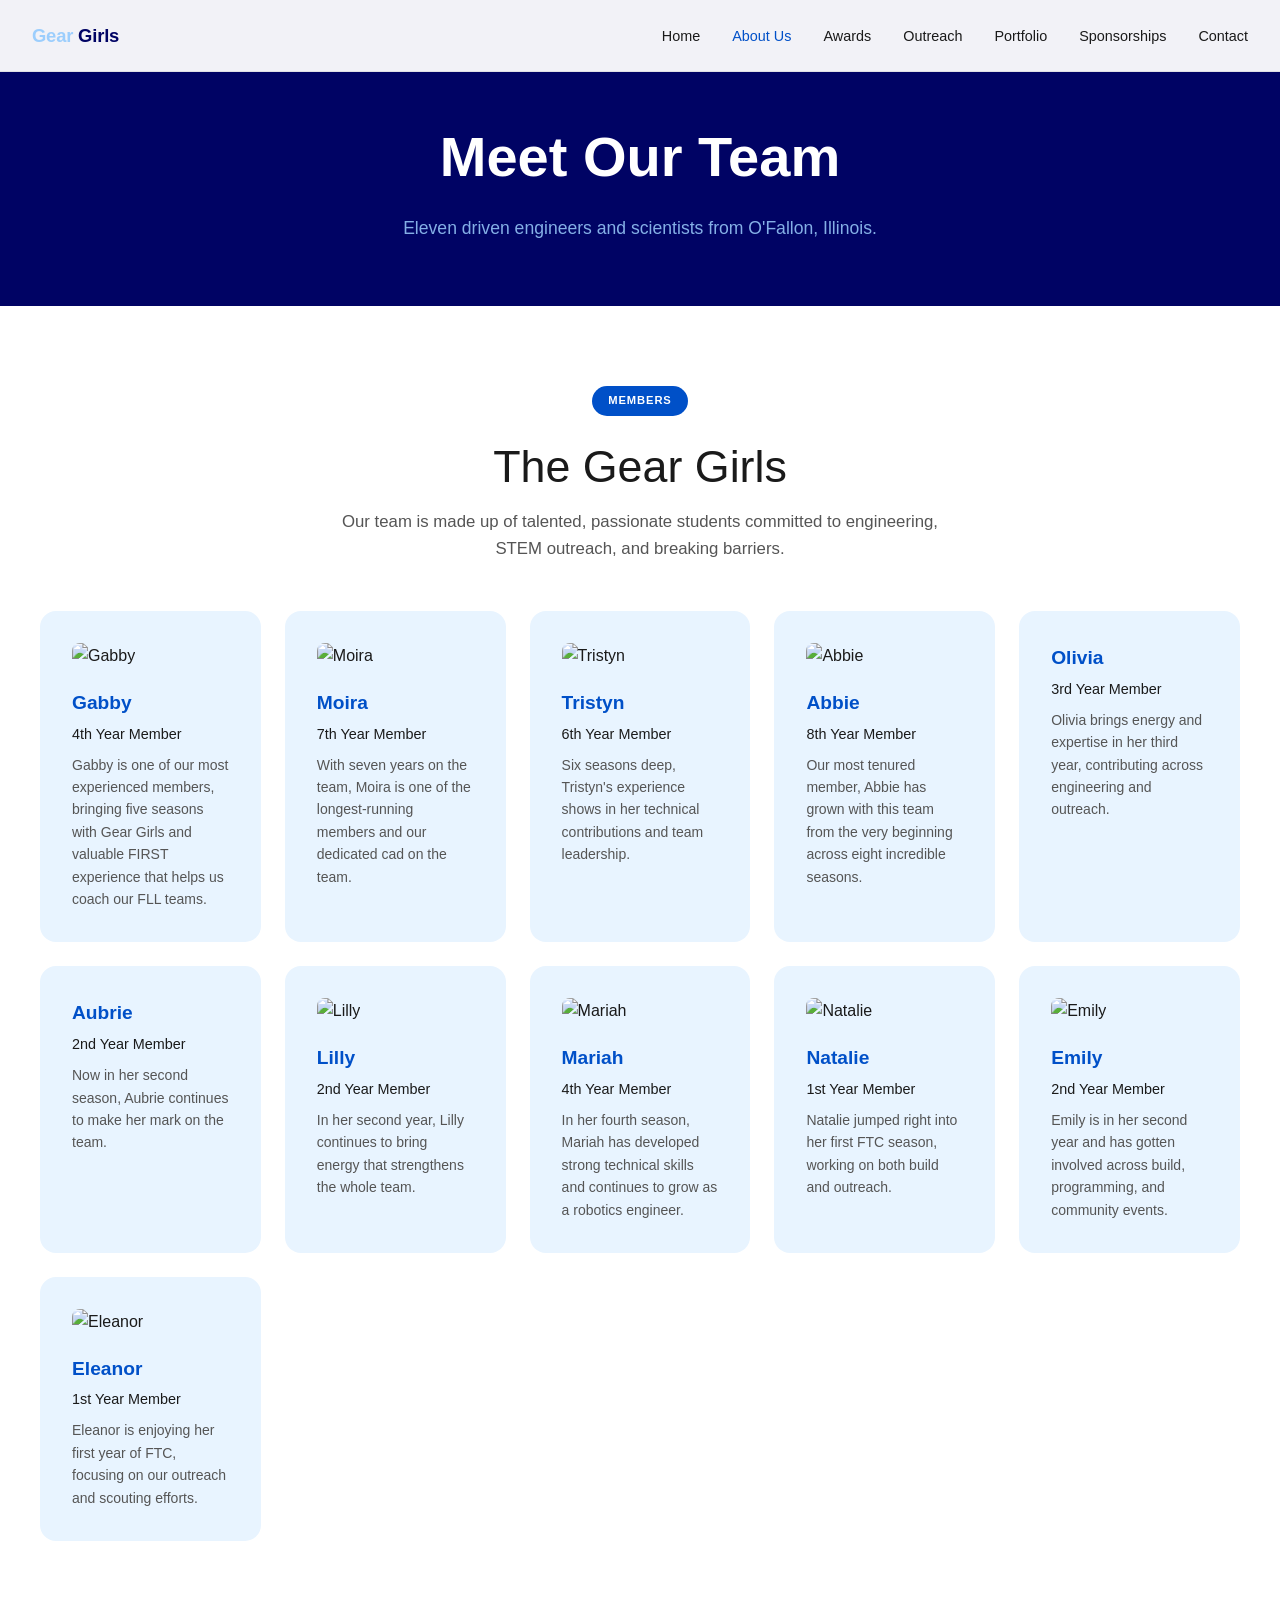
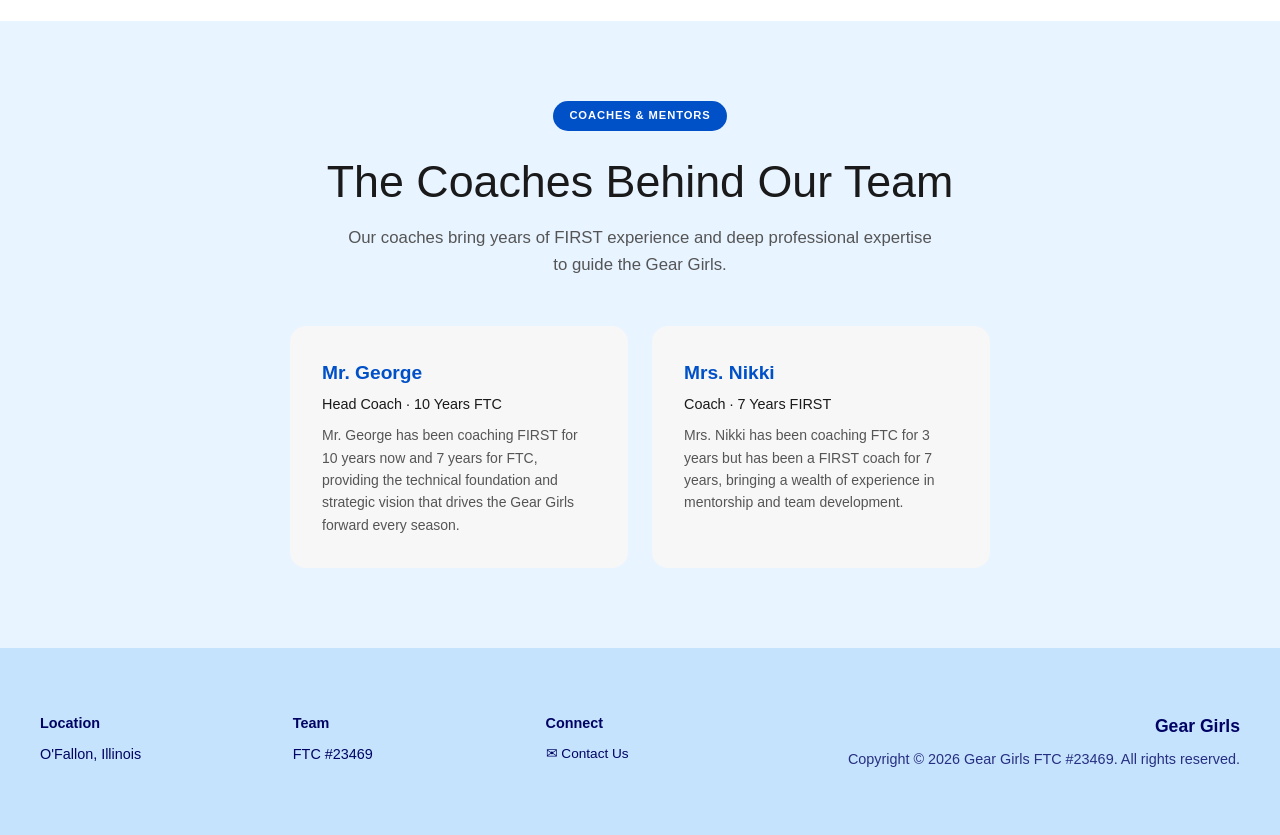
==== about.html @ 5daef7ad "updated gabbys bio" ====
<!DOCTYPE html>
<html lang="en">
<head>
  <meta charset="UTF-8">
  <meta name="viewport" content="width=device-width, initial-scale=1.0">
  <title>About Us – Gear Girls FTC #23469</title>
  <link rel="stylesheet" href="css/styles.css">
</head>
<body>

<nav>
  <a class="nav-logo" href="index.html">Gear <span>Girls</span></a>
  <ul class="nav-links">
    <li><a href="index.html">Home</a></li>
    <li><a href="about.html" class="active">About Us</a></li>
    <li><a href="awards.html">Awards</a></li>
    <li><a href="outreach.html">Outreach</a></li>
    <li><a href="portfolio.html">Portfolio</a></li>
    <li><a href="sponsorships.html">Sponsorships</a></li>
    <li><a href="contact.html">Contact</a></li>
  </ul>
  <button class="nav-hamburger" aria-label="Menu">
    <span></span><span></span><span></span>
  </button>
</nav>

<div class="page-hero">
  <h1>Meet Our Team</h1>
  <p>Eleven driven engineers and scientists from O'Fallon, Illinois.</p>
</div>

<!-- TEAM MEMBERS -->
<section class="bg-white">
  <div class="container">
    <div class="fade-in text-center">
      <span class="section-tag">Members</span>
      <h2 class="section-title">The Gear Girls</h2>
      <p class="section-subtitle">Our team is made up of talented, passionate students committed to engineering, STEM outreach, and breaking barriers.</p>
    </div>

    <div class="team-grid fade-in">

      <div class="card">
        <img src="images/DSC_0022.JPG" alt="Gabby">
        <div class="card-name">Gabby</div>
        <div class="card-role">4th Year Member</div>
        <p class="card-bio">Gabby is one of our most experienced members, bringing five seasons with Gear Girls and valuable FIRST experience that helps us coach our FLL teams.</p>
      </div>

      <div class="card">
        <img src="images/DSC_0014.JPG" alt="Moira">
        <div class="card-name">Moira</div>
        <div class="card-role">7th Year Member</div>
        <p class="card-bio">With seven years on the team, Moira is one of the longest-running members and our dedicated cad on the team.</p>
      </div>

      <div class="card">
        <img src="images/DSC_0019.JPG" alt="Tristyn">
        <div class="card-name">Tristyn</div>
        <div class="card-role">6th Year Member</div>
        <p class="card-bio">Six seasons deep, Tristyn's experience shows in her technical contributions and team leadership.</p>
      </div>

      <div class="card">
        <img src="images/DSC_0025.JPG" alt="Abbie">
        <div class="card-name">Abbie</div>
        <div class="card-role">8th Year Member</div>
        <p class="card-bio">Our most tenured member, Abbie has grown with this team from the very beginning across eight incredible seasons.</p>
      </div>

      <div class="card">
        <div class="card-name">Olivia</div>
        <div class="card-role">3rd Year Member</div>
        <p class="card-bio">Olivia brings energy and expertise in her third year, contributing across engineering and outreach.</p>
      </div>

      <div class="card">
        <div class="card-name">Aubrie</div>
        <div class="card-role">2nd Year Member</div>
        <p class="card-bio">Now in her second season, Aubrie continues to make her mark on the team.</p>
      </div>

      <div class="card">
        <img src="images/DSC_0018.JPG" alt="Lilly">
        <div class="card-name">Lilly</div>
        <div class="card-role">2nd Year Member</div>
        <p class="card-bio">In her second year, Lilly continues to bring energy that strengthens the whole team.</p>
      </div>

      <div class="card">
        <img src="images/DSC_0024.JPG" alt="Mariah">
        <div class="card-name">Mariah</div>
        <div class="card-role">4th Year Member</div>
        <p class="card-bio">In her fourth season, Mariah has developed strong technical skills and continues to grow as a robotics engineer.</p>
      </div>

      <div class="card">
        <img src="images/DSC_0010.JPG" alt="Natalie">
        <div class="card-name">Natalie</div>
        <div class="card-role">1st Year Member</div>
        <p class="card-bio">Natalie jumped right into her first FTC season, working on both build and outreach.</p>
      </div>

      <div class="card">
        <img src="images/DSC_0020.JPG" alt="Emily">
        <div class="card-name">Emily</div>
        <div class="card-role">2nd Year Member</div>
        <p class="card-bio">Emily is in her second year and has gotten involved across build, programming, and community events.</p>
      </div>

      <div class="card">
        <img src="images/DSC_0012.JPG" alt="Eleanor">
        <div class="card-name">Eleanor</div>
        <div class="card-role">1st Year Member</div>
        <p class="card-bio">Eleanor is enjoying her first year of FTC, focusing on our outreach and scouting efforts.</p>
      </div>

    </div>
  </div>
</section>

<!-- COACHES -->
<section style="background: var(--brand-pale);">
  <div class="container">
    <div class="fade-in text-center">
      <span class="section-tag">Coaches & Mentors</span>
      <h2 class="section-title">The Coaches Behind Our Team</h2>
      <p class="section-subtitle">Our coaches bring years of FIRST experience and deep professional expertise to guide the Gear Girls.</p>
    </div>

    <div class="cards-grid fade-in" style="max-width:700px; margin:0 auto;">

      <div class="card card-gray">
        <div class="card-name">Mr. George</div>
        <div class="card-role">Head Coach · 10 Years FTC</div>
        <p class="card-bio">Mr. George has been coaching FIRST for 10 years now and 7 years for FTC, providing the technical foundation and strategic vision that drives the Gear Girls forward every season.</p>
      </div>

      <div class="card card-gray">
        <div class="card-name">Mrs. Nikki</div>
        <div class="card-role">Coach · 7 Years FIRST</div>
        <p class="card-bio">Mrs. Nikki has been coaching FTC for 3 years but has been a FIRST coach for 7 years, bringing a wealth of experience in mentorship and team development.</p>
      </div>

    </div>
  </div>
</section>

<footer>
  <div class="footer-inner">
    <div class="footer-col">
      <h4>Location</h4>
      <p>O'Fallon, Illinois</p>
    </div>
    <div class="footer-col">
      <h4>Team</h4>
      <p>FTC #23469</p>
    </div>
    <div class="footer-col">
      <h4>Connect</h4>
      <div class="social-links">
        <a href="contact.html">✉ Contact Us</a>
      </div>
    </div>
    <div class="footer-col footer-right">
      <div class="footer-brand">Gear Girls</div>
      <p class="footer-copy">Copyright © 2026 Gear Girls FTC #23469. All rights reserved.</p>
    </div>
  </div>
</footer>

<script src="js/main.js"></script>
</body>
</html>
---- css/styles.css ----
:root {
  --brand-dark: #000364;
  --brand-primary: #0050c8;
  --brand-mid: #9ccefd;
  --brand-light: #c5e3fc;
  --brand-pale: #e8f4ff;
  --gray-light: #f7f7f7;
  --gray-bg: #f1f1f1;
  --text-dark: #1a1a1a;
  --text-faded: #555;
  --white: #ffffff;
  --nav-height: 72px;
}

* { box-sizing: border-box; margin: 0; padding: 0; }
html { scroll-behavior: smooth; }
body { font-family: -apple-system, BlinkMacSystemFont, "Segoe UI", Roboto, sans-serif; color: var(--text-dark); line-height: 1.6; }

/* ── NAV ── */
nav {
  position: fixed; top: 0; left: 0; right: 0;
  height: var(--nav-height);
  background: rgba(255,255,255,0.95);
  backdrop-filter: blur(8px);
  display: flex; align-items: center; justify-content: space-between;
  padding: 0 2rem; z-index: 100;
  border-bottom: 1px solid rgba(0,0,0,0.08);
}
.nav-logo { font-size: 1.15rem; font-weight: 700; color: var(--brand-mid); text-decoration: none; letter-spacing: -0.01em; }
.nav-logo span { color: var(--brand-dark); }
.nav-links { display: flex; gap: 2rem; list-style: none; }
.nav-links a { text-decoration: none; color: var(--text-dark); font-size: 0.9rem; font-weight: 500; transition: color 0.2s; }
.nav-links a:hover, .nav-links a.active { color: var(--brand-primary); }
.nav-hamburger { display: none; flex-direction: column; gap: 5px; cursor: pointer; background: none; border: none; padding: 4px; }
.nav-hamburger span { display: block; width: 24px; height: 2px; background: var(--text-dark); transition: all 0.3s; }

/* ── HERO ── */
.hero { min-height: 100vh; position: relative; display: flex; align-items: center; justify-content: center; overflow: hidden; }
.hero-bg { position: absolute; inset: 0; background-size: cover; background-position: center; background-color: var(--brand-dark); }
.hero-overlay { position: absolute; inset: 0; background: rgba(0, 3, 100, 0.65); }
.hero-content { position: relative; z-index: 1; text-align: center; color: white; padding: 2rem; max-width: 800px; }
.hero-content h1 { font-size: clamp(2.5rem, 6vw, 5rem); font-weight: 700; line-height: 1.1; margin-bottom: 0.5rem; }
.hero-content h2 { font-size: 1.5rem; font-weight: 400; margin-bottom: 1rem; opacity: 0.9; color: var(--brand-mid); }
.hero-content p { font-size: 1.2rem; margin-bottom: 2rem; opacity: 0.9; }

/* ── BUTTONS ── */
.btn { display: inline-block; padding: 16px 40px; border-radius: 100px; font-weight: 500; font-size: 1rem; text-decoration: none; transition: opacity 0.2s, transform 0.2s; cursor: pointer; border: none; }
.btn:hover { opacity: 0.85; transform: translateY(-1px); }
.btn-blue { background: var(--brand-mid); color: var(--brand-dark); }
.btn-dark { background: var(--brand-dark); color: white; }
.btn-outline { background: transparent; border: 2px solid var(--brand-dark); color: var(--brand-dark); }

/* ── SECTIONS ── */
section { padding: 5rem 2rem; }
.container { max-width: 1200px; margin: 0 auto; }
.section-tag { display: inline-block; background: var(--brand-primary); color: white; font-size: 0.7rem; font-weight: 600; text-transform: uppercase; letter-spacing: 0.08em; padding: 6px 16px; border-radius: 100px; margin-bottom: 1.5rem; }
.section-title { font-size: clamp(1.8rem, 4vw, 2.8rem); font-weight: 500; color: var(--text-dark); margin-bottom: 1rem; line-height: 1.2; }
.section-subtitle { font-size: 1.05rem; color: var(--text-faded); max-width: 600px; margin: 0 auto 3rem; }
.text-center { text-align: center; }

/* ── CARDS ── */
.cards-grid { display: grid; grid-template-columns: repeat(auto-fit, minmax(280px, 1fr)); gap: 1.5rem; }
.card { background: var(--brand-pale); border-radius: 16px; padding: 2rem; transition: transform 0.2s; }
.card:hover { transform: translateY(-3px); }
.card-gray { background: var(--gray-light); }
.card img { width: 100%; aspect-ratio: 4/3; object-fit: cover; border-radius: 8px; margin-bottom: 1.2rem; }
.card-name { font-size: 1.2rem; font-weight: 700; color: var(--brand-primary); margin-bottom: 0.25rem; }
.card-role { font-size: 0.9rem; font-weight: 500; color: var(--text-dark); margin-bottom: 0.5rem; }
.card-bio { font-size: 0.875rem; color: var(--text-faded); }

/* ── TEAM GRID ── */
.team-grid { display: grid; grid-template-columns: repeat(auto-fit, minmax(220px, 1fr)); gap: 1.5rem; }

/* ── FEATURES ROW ── */
.features-row { display: grid; grid-template-columns: repeat(auto-fit, minmax(240px, 1fr)); gap: 2.5rem; margin-top: 3rem; }
.feature-item h3 { font-size: 1.1rem; font-weight: 600; margin-bottom: 0.5rem; }
.feature-item p { font-size: 0.9rem; color: var(--text-faded); }
.feature-item img { width: 100%; aspect-ratio: 16/9; object-fit: cover; border-radius: 10px; margin-bottom: 1rem; }
.feature-placeholder { width: 100%; aspect-ratio: 16/9; background: var(--brand-light); border-radius: 10px; margin-bottom: 1rem; display: flex; align-items: center; justify-content: center; color: var(--brand-primary); font-weight: 600; font-size: 0.85rem; }

/* ── STATS ── */
.stats-row { display: grid; grid-template-columns: repeat(3, 1fr); gap: 2rem; text-align: center; margin-top: 3rem; }
.stat-num { font-size: clamp(2rem, 5vw, 3.5rem); font-weight: 700; color: var(--brand-primary); }
.stat-label { font-size: 0.9rem; color: var(--text-faded); margin-top: 0.25rem; }

/* ── FAQ ── */
.faq-grid { display: grid; grid-template-columns: repeat(auto-fit, minmax(280px, 1fr)); gap: 2.5rem; margin-top: 3rem; }
.faq-item h3 { font-size: 1rem; font-weight: 600; margin-bottom: 0.5rem; }
.faq-item p { font-size: 0.9rem; color: var(--text-faded); }

/* ── FOOTER ── */
footer { background: var(--brand-light); padding: 4rem 2rem; }
.footer-inner { max-width: 1200px; margin: 0 auto; display: grid; grid-template-columns: 1fr 1fr 1fr 2fr; gap: 2rem; align-items: start; }
.footer-col h4 { font-size: 0.9rem; font-weight: 600; color: var(--brand-dark); margin-bottom: 0.5rem; }
.footer-col p, .footer-col a { font-size: 0.9rem; color: var(--brand-dark); text-decoration: none; }
.social-links { display: flex; gap: 1rem; flex-wrap: wrap; margin-top: 0.5rem; }
.social-links a { color: var(--brand-dark); font-size: 0.85rem; text-decoration: none; display: flex; align-items: center; gap: 4px; transition: opacity 0.2s; }
.social-links a:hover { opacity: 0.7; }
.footer-right { text-align: right; }
.footer-brand { font-size: 1.1rem; font-weight: 700; color: var(--brand-dark); margin-bottom: 0.5rem; }
.footer-copy { font-size: 0.8rem; color: var(--brand-dark); opacity: 0.8; }

/* ── PAGE HERO ── */
.page-hero { background: var(--brand-dark); color: white; text-align: center; padding: 7rem 2rem 4rem; }
.page-hero h1 { font-size: clamp(2rem, 5vw, 3.5rem); font-weight: 700; margin-bottom: 0.75rem; }
.page-hero p { font-size: 1.1rem; opacity: 0.85; max-width: 560px; margin: 0 auto; color: var(--brand-mid); }

/* ── AWARDS ── */
.awards-grid { display: grid; grid-template-columns: repeat(auto-fill, minmax(220px, 1fr)); gap: 1.5rem; }
.award-card { background: var(--brand-pale); border-radius: 12px; padding: 1.5rem; }
.award-card.gray { background: var(--gray-light); }
.award-name { font-size: 0.95rem; font-weight: 600; margin-bottom: 0.4rem; line-height: 1.3; }
.award-event { font-size: 0.8rem; color: var(--text-faded); }
.award-season { font-size: 0.9rem; font-weight: 700; color: var(--brand-primary); margin: 2rem 0 1rem; }

/* ── CONTACT ── */
.contact-form-wrap { background: white; border-radius: 20px; padding: 2.5rem; box-shadow: 0 4px 24px rgba(0,0,0,0.08); max-width: 700px; margin: 2rem auto 0; }
.form-group { margin-bottom: 1.5rem; }
.form-group label { display: block; font-size: 0.875rem; font-weight: 500; margin-bottom: 0.4rem; }
.form-group input, .form-group textarea { width: 100%; padding: 12px 16px; border: 1px solid rgba(0,0,0,0.15); border-radius: 10px; font-size: 0.95rem; font-family: inherit; outline: none; transition: border-color 0.2s; }
.form-group input:focus, .form-group textarea:focus { border-color: var(--brand-primary); box-shadow: 0 0 0 3px rgba(0,80,200,0.1); }
.form-group textarea { resize: vertical; min-height: 120px; }
.form-success { display: none; background: #e8f5e9; color: #2e7d32; border-radius: 10px; padding: 1rem 1.5rem; margin-top: 1rem; font-weight: 500; }

/* ── SPLIT SECTIONS ── */
.split-section { display: grid; grid-template-columns: 1fr 1fr; gap: 0; align-items: center; }
.split-section .split-text { padding: 4rem; }
.split-section .split-img img { width: 100%; height: 100%; object-fit: cover; display: block; }
.split-section.reverse .split-text { order: 2; }
.split-section.reverse .split-img { order: 1; }
.rounded-tr { border-radius: 0 200px 0 0; }
.rounded-tl { border-radius: 200px 0 0 0; }
.rounded-br { border-radius: 0 0 200px 0; }

/* ── SPONSORS ── */
.sponsors-grid { display: grid; grid-template-columns: repeat(auto-fill, minmax(160px, 1fr)); gap: 1.5rem; margin-top: 2rem; }
.sponsor-card { background: var(--gray-light); border-radius: 12px; overflow: hidden; text-align: center; border: 1px solid rgba(0,0,0,0.06); display: flex; flex-direction: column; }
.sponsor-card img { width: 100%; aspect-ratio: 4/3; object-fit: cover; display: block; }
.sponsor-card span { display: block; padding: 0.75rem; font-weight: 600; font-size: 0.82rem; color: var(--text-dark); }
.sponsor-name { background: var(--gray-light); border-radius: 12px; padding: 1.25rem; text-align: center; font-weight: 600; font-size: 0.9rem; color: var(--text-dark); border: 1px solid rgba(0,0,0,0.06); }

/* ── OUTREACH LIST ── */
.outreach-grid { display: grid; grid-template-columns: repeat(auto-fit, minmax(240px, 1fr)); gap: 2rem; margin-top: 2rem; }
.outreach-col h4 { font-size: 1rem; font-weight: 700; color: var(--brand-primary); margin-bottom: 0.75rem; }
.outreach-col ul { list-style: none; }
.outreach-col ul li { font-size: 0.9rem; color: var(--text-faded); padding: 0.25rem 0; padding-left: 1rem; position: relative; }
.outreach-col ul li::before { content: '→'; position: absolute; left: 0; color: var(--brand-mid); font-size: 0.75rem; top: 4px; }

/* ── UTILITIES ── */
.bg-white { background: white; }
.bg-pale { background: var(--brand-pale); }
.bg-gray { background: var(--gray-light); }

/* ── FADE IN ── */
.fade-in { opacity: 0; transform: translateY(24px); transition: opacity 0.6s ease, transform 0.6s ease; }
.fade-in.visible { opacity: 1; transform: none; }

/* ── RESPONSIVE ── */
@media (max-width: 900px) {
  .split-section { grid-template-columns: 1fr; }
  .split-section .split-text { padding: 2.5rem 1.5rem; }
  .split-section.reverse .split-text { order: 1; }
  .split-section.reverse .split-img { order: 2; }
  .footer-inner { grid-template-columns: 1fr 1fr; }
  .footer-right { text-align: left; }
  .stats-row { grid-template-columns: 1fr; gap: 1.5rem; }
}

@media (max-width: 640px) {
  .nav-links { display: none; position: absolute; top: var(--nav-height); left: 0; right: 0; background: white; flex-direction: column; padding: 1.5rem 2rem; gap: 1.25rem; border-bottom: 1px solid rgba(0,0,0,0.08); box-shadow: 0 8px 24px rgba(0,0,0,0.06); }
  .nav-links.open { display: flex; }
  .nav-hamburger { display: flex; }
  .footer-inner { grid-template-columns: 1fr; }
  section { padding: 3.5rem 1.25rem; }
  .split-section .split-img { display: none; }
}
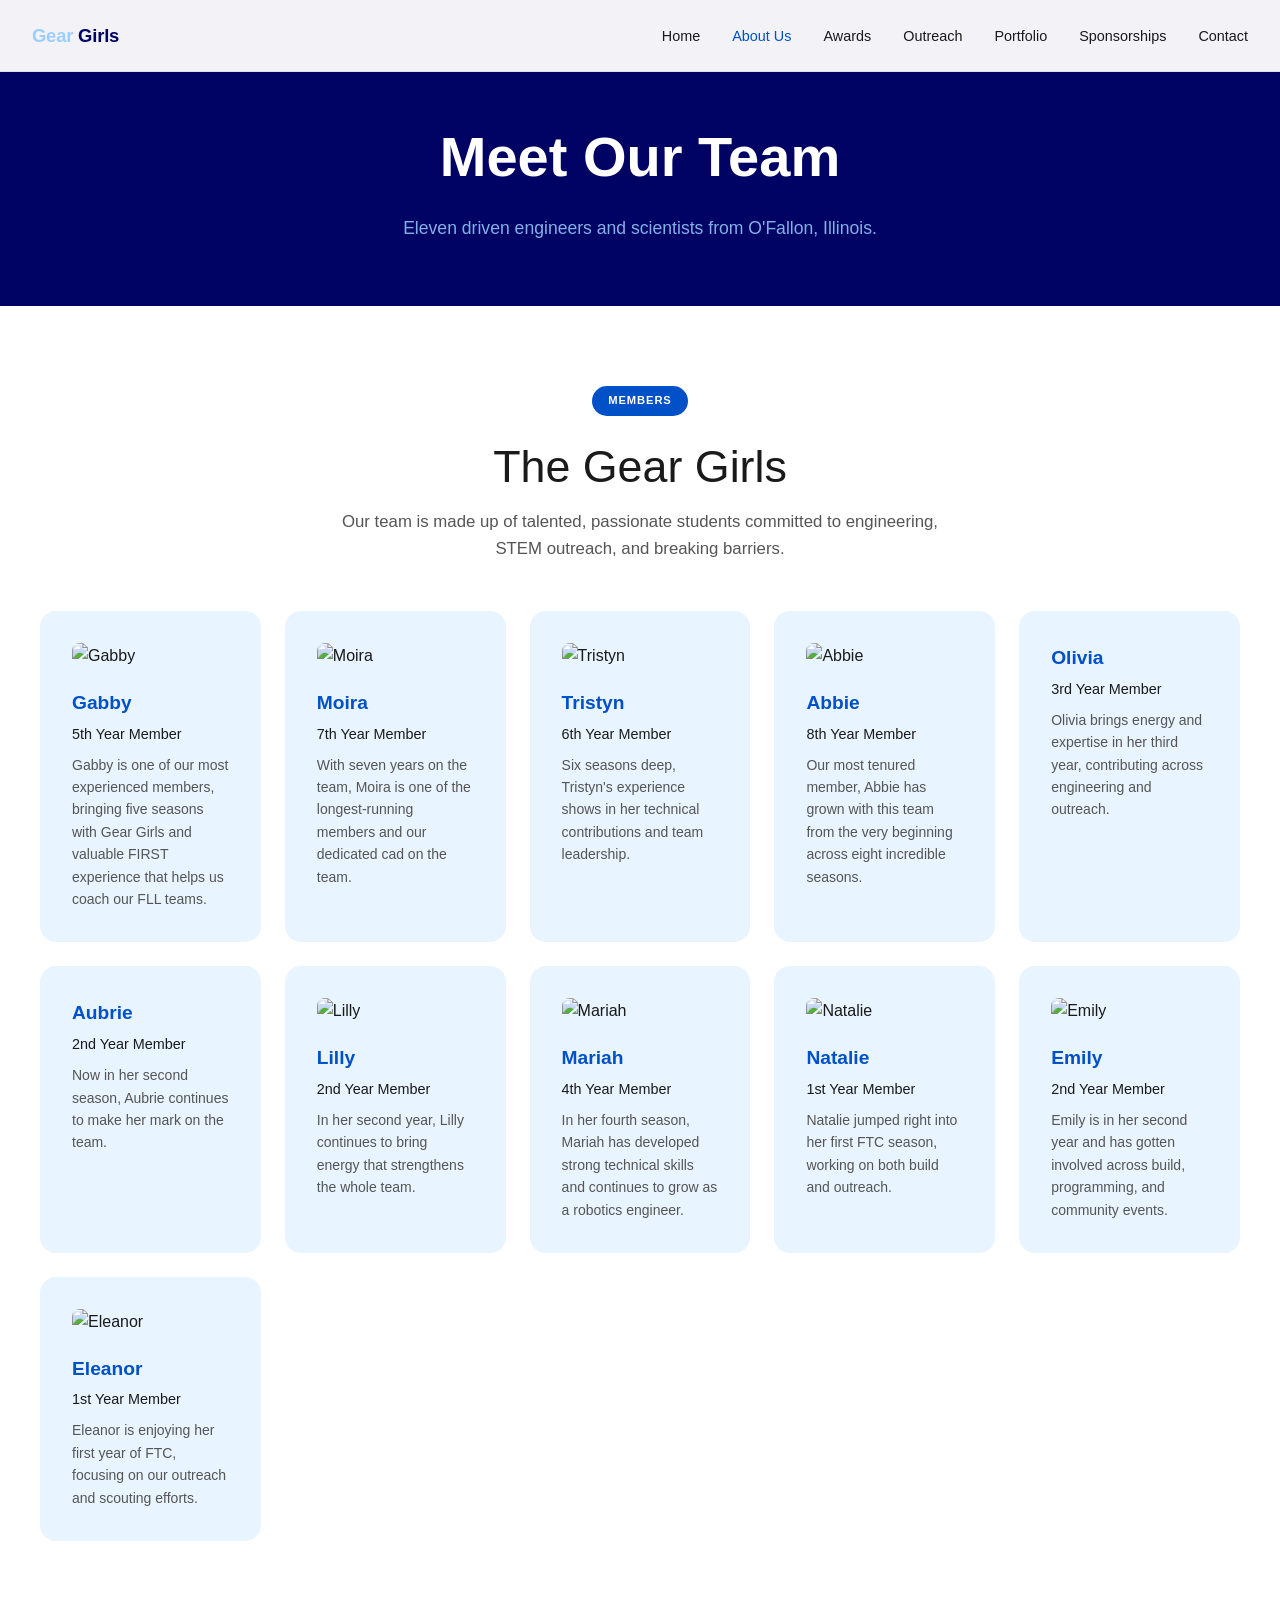
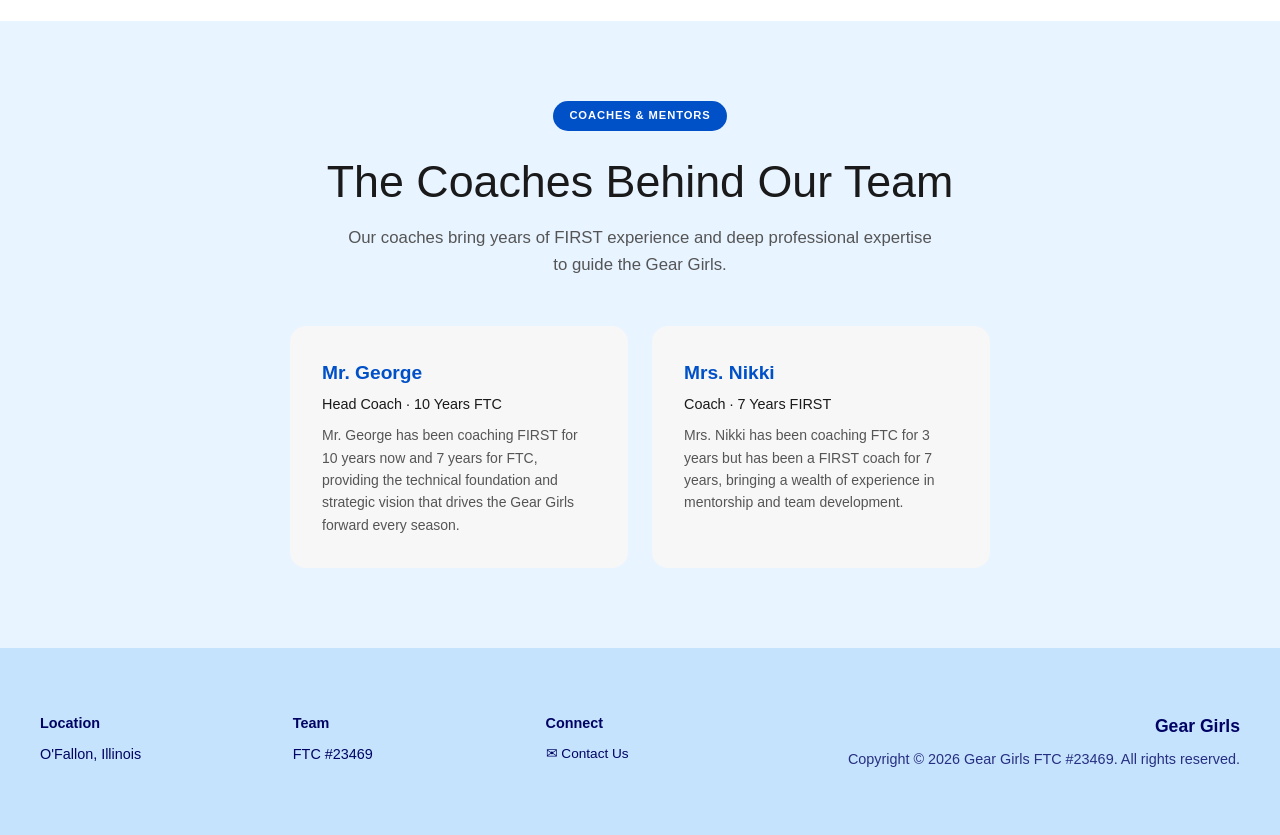
==== commit 35dd1ff4: "Add favicon from Gear Girls logo (gear icon without text) Cropped the team logo to just the gear+gir" ====
--- a/about.html
+++ b/about.html
@@ -4,6 +4,9 @@
   <meta charset="UTF-8">
   <meta name="viewport" content="width=device-width, initial-scale=1.0">
   <title>About Us – Gear Girls FTC #23469</title>
+  <link rel="icon" type="image/png" sizes="32x32" href="favicon-32.png">
+  <link rel="icon" type="image/png" sizes="192x192" href="favicon-192.png">
+  <link rel="apple-touch-icon" href="favicon-512.png">
   <link rel="stylesheet" href="css/styles.css">
 </head>
 <body>
@@ -43,7 +46,7 @@
       <div class="card">
         <img src="images/DSC_0022.JPG" alt="Gabby">
         <div class="card-name">Gabby</div>
-        <div class="card-role">4th Year Member</div>
+        <div class="card-role">5th Year Member</div>
         <p class="card-bio">Gabby is one of our most experienced members, bringing five seasons with Gear Girls and valuable FIRST experience that helps us coach our FLL teams.</p>
       </div>
 
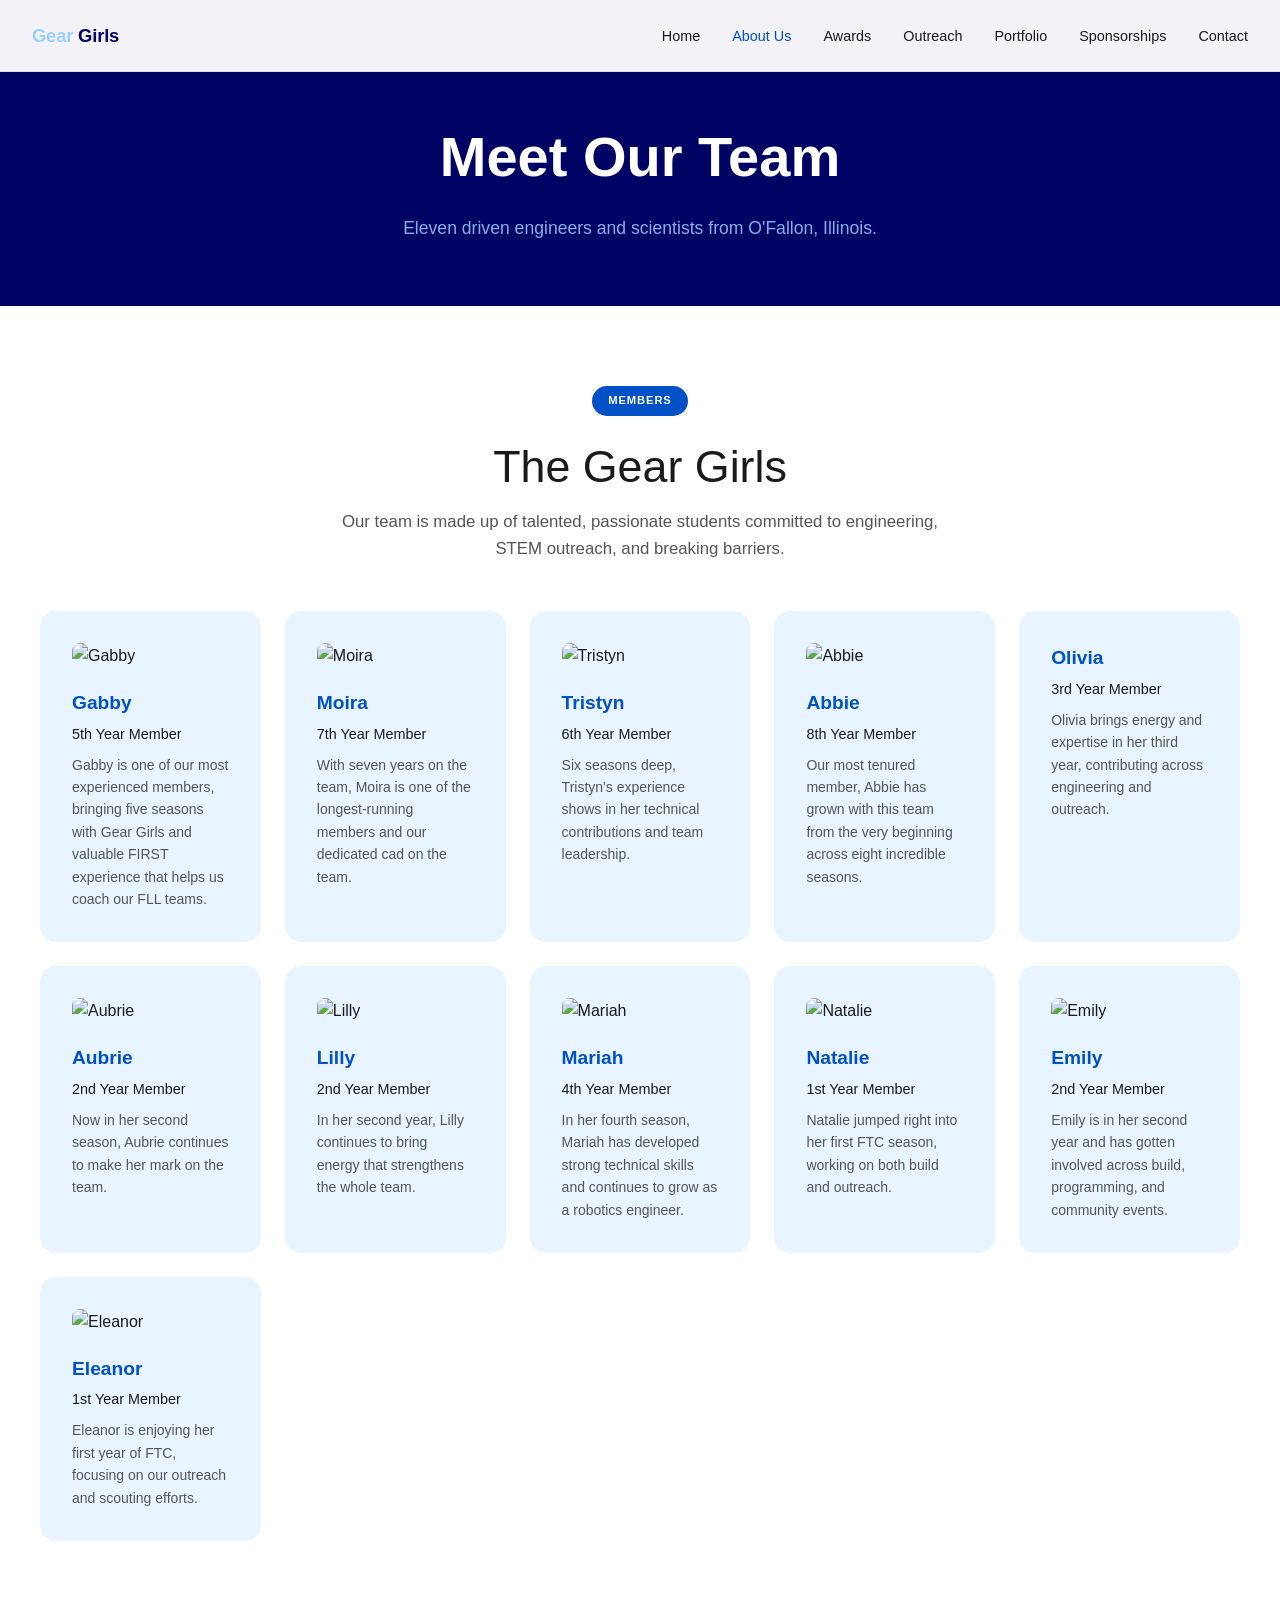
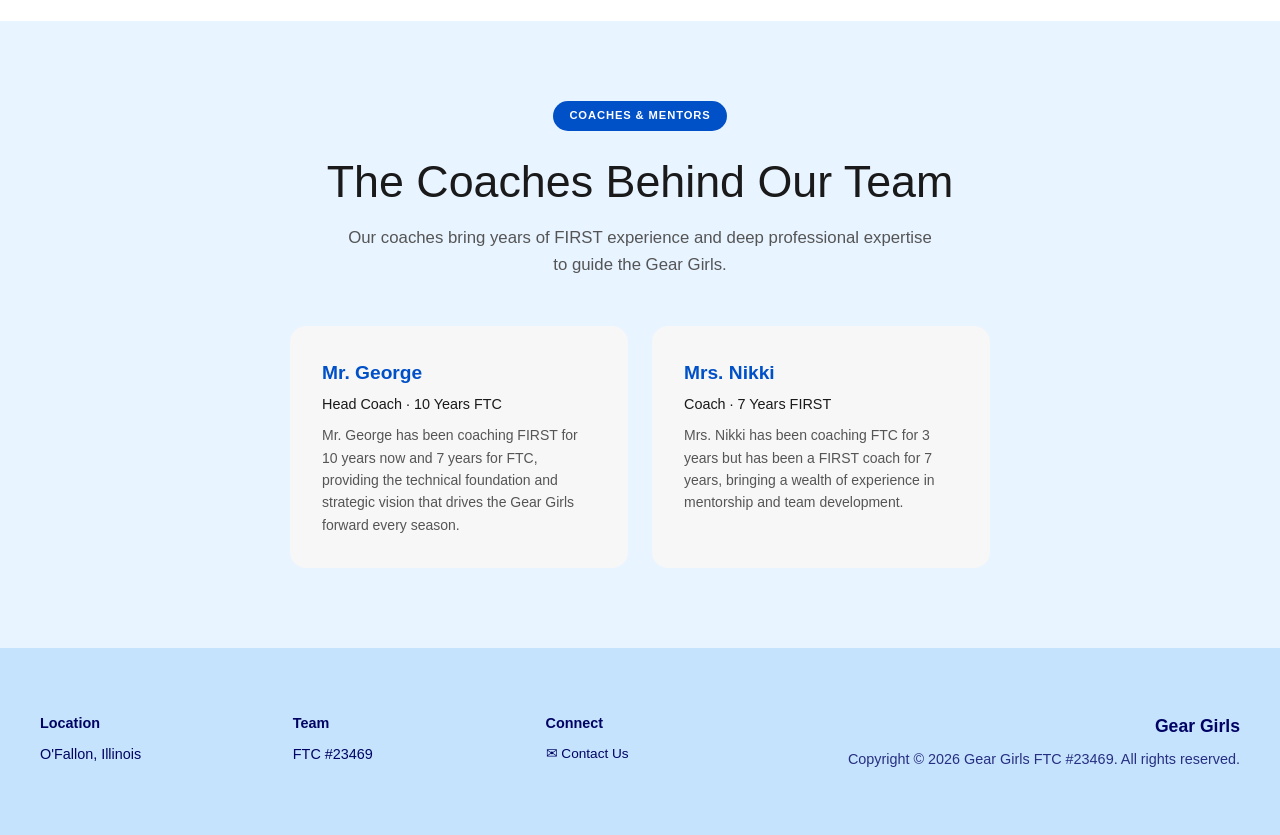
==== commit e323a3b7: "Add Aubrie's photo to About Us page Co-Authored-By: Claude Sonnet 4.6 <noreply@anthropic.com>" ====
--- a/about.html
+++ b/about.html
@@ -78,6 +78,7 @@
       </div>
 
       <div class="card">
+        <img src="images/DSC_0049.JPG" alt="Aubrie">
         <div class="card-name">Aubrie</div>
         <div class="card-role">2nd Year Member</div>
         <p class="card-bio">Now in her second season, Aubrie continues to make her mark on the team.</p>
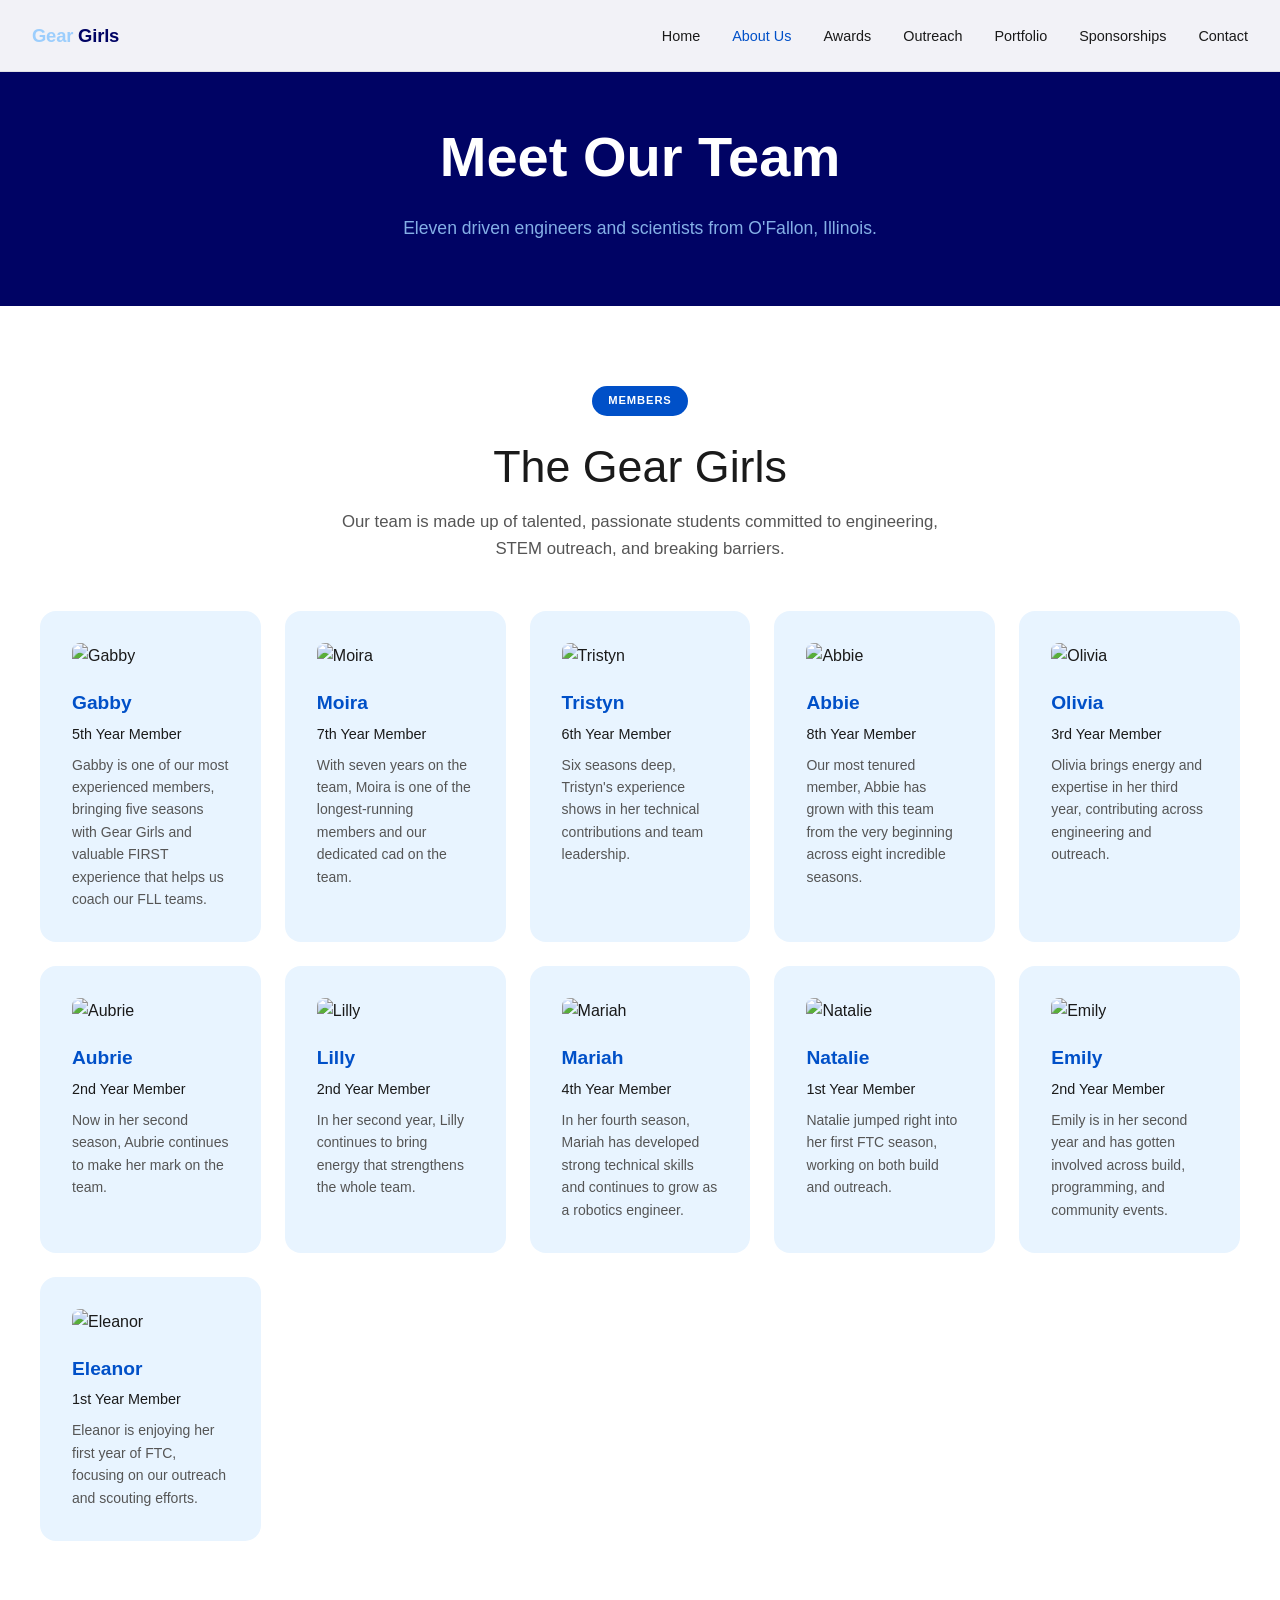
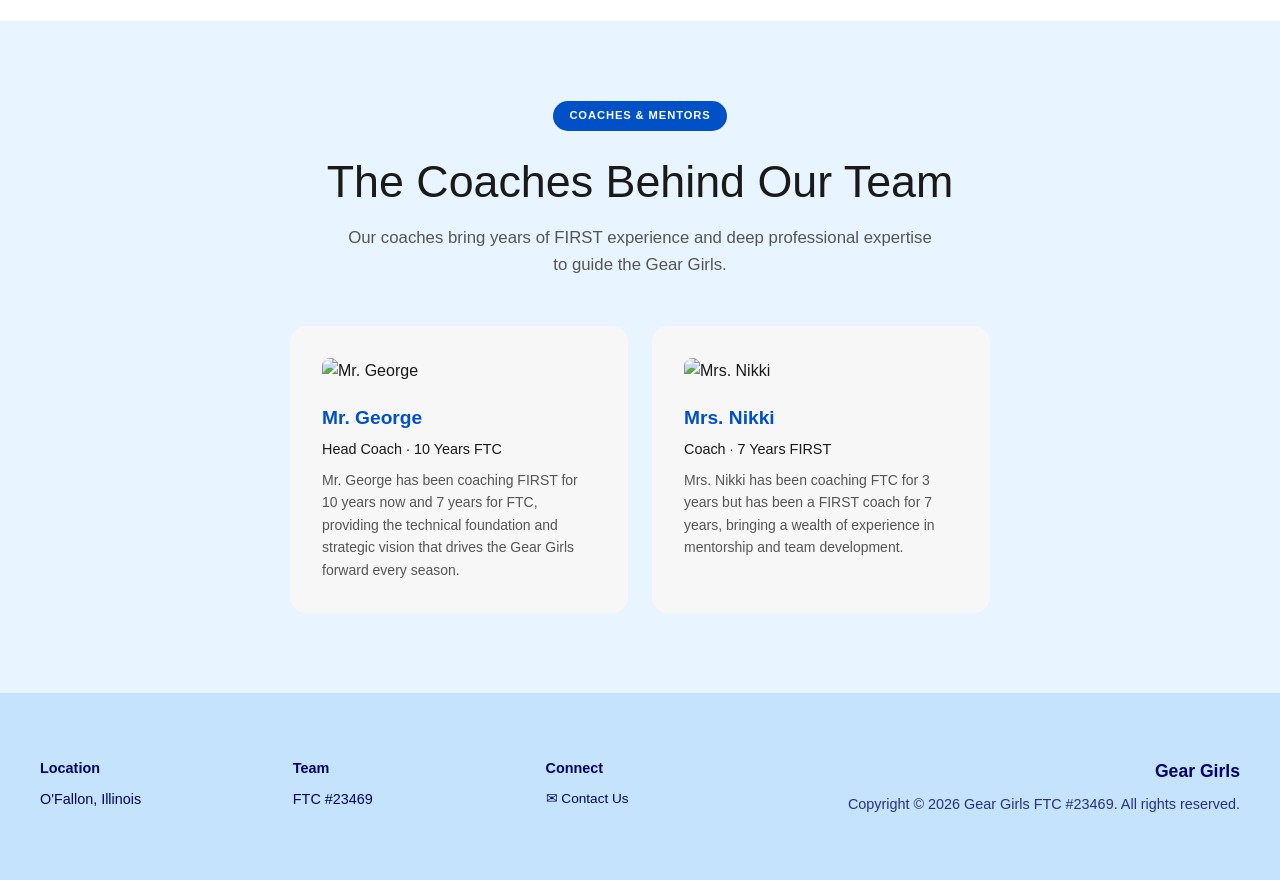
==== commit 973bef4f: "Add photos for Olivia, Mrs. Nikki, and Mr. George on About Us page Co-Authored-By: Claude Sonnet 4.6" ====
--- a/about.html
+++ b/about.html
@@ -72,6 +72,7 @@
       </div>
 
       <div class="card">
+        <img src="images/DSC_0042.JPG" alt="Olivia">
         <div class="card-name">Olivia</div>
         <div class="card-role">3rd Year Member</div>
         <p class="card-bio">Olivia brings energy and expertise in her third year, contributing across engineering and outreach.</p>
@@ -135,12 +136,14 @@
     <div class="cards-grid fade-in" style="max-width:700px; margin:0 auto;">
 
       <div class="card card-gray">
+        <img src="images/DSC_0057.JPG" alt="Mr. George">
         <div class="card-name">Mr. George</div>
         <div class="card-role">Head Coach · 10 Years FTC</div>
         <p class="card-bio">Mr. George has been coaching FIRST for 10 years now and 7 years for FTC, providing the technical foundation and strategic vision that drives the Gear Girls forward every season.</p>
       </div>
 
       <div class="card card-gray">
+        <img src="images/DSC_0053.JPG" alt="Mrs. Nikki">
         <div class="card-name">Mrs. Nikki</div>
         <div class="card-role">Coach · 7 Years FIRST</div>
         <p class="card-bio">Mrs. Nikki has been coaching FTC for 3 years but has been a FIRST coach for 7 years, bringing a wealth of experience in mentorship and team development.</p>
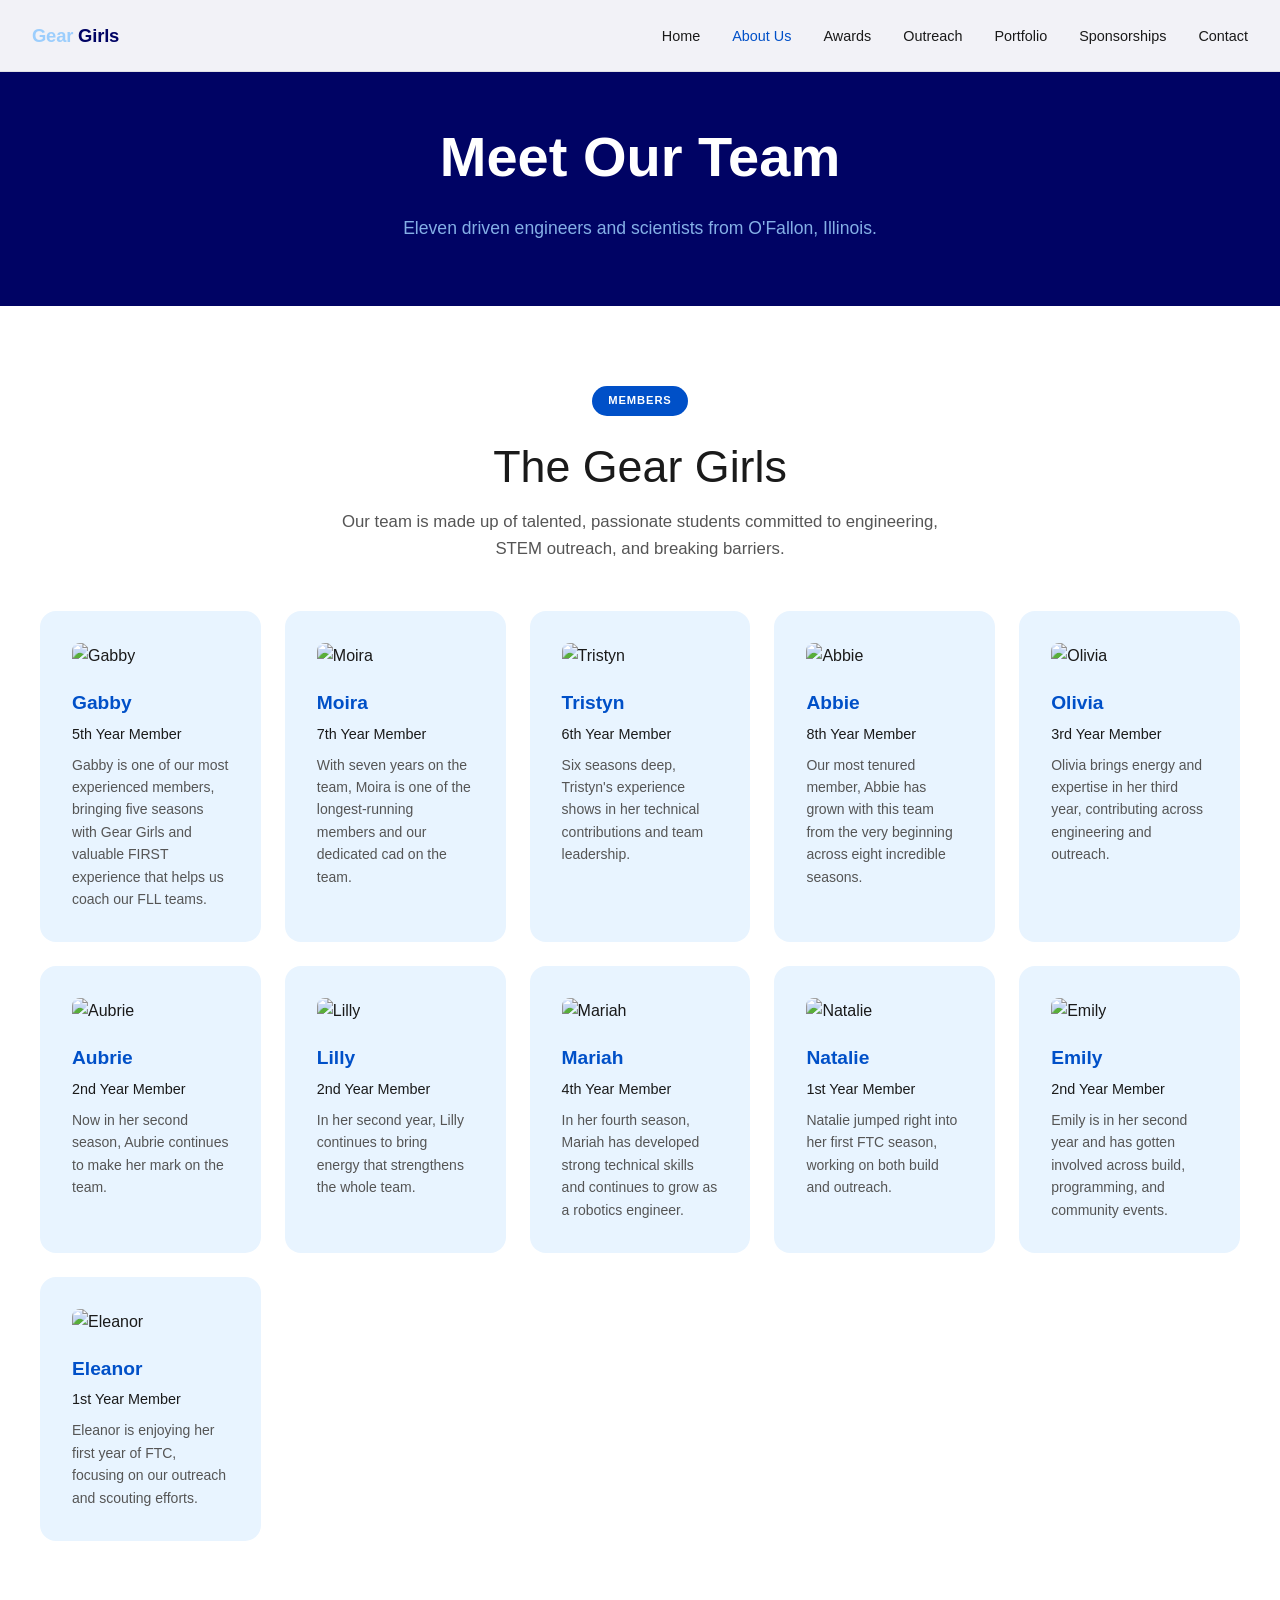
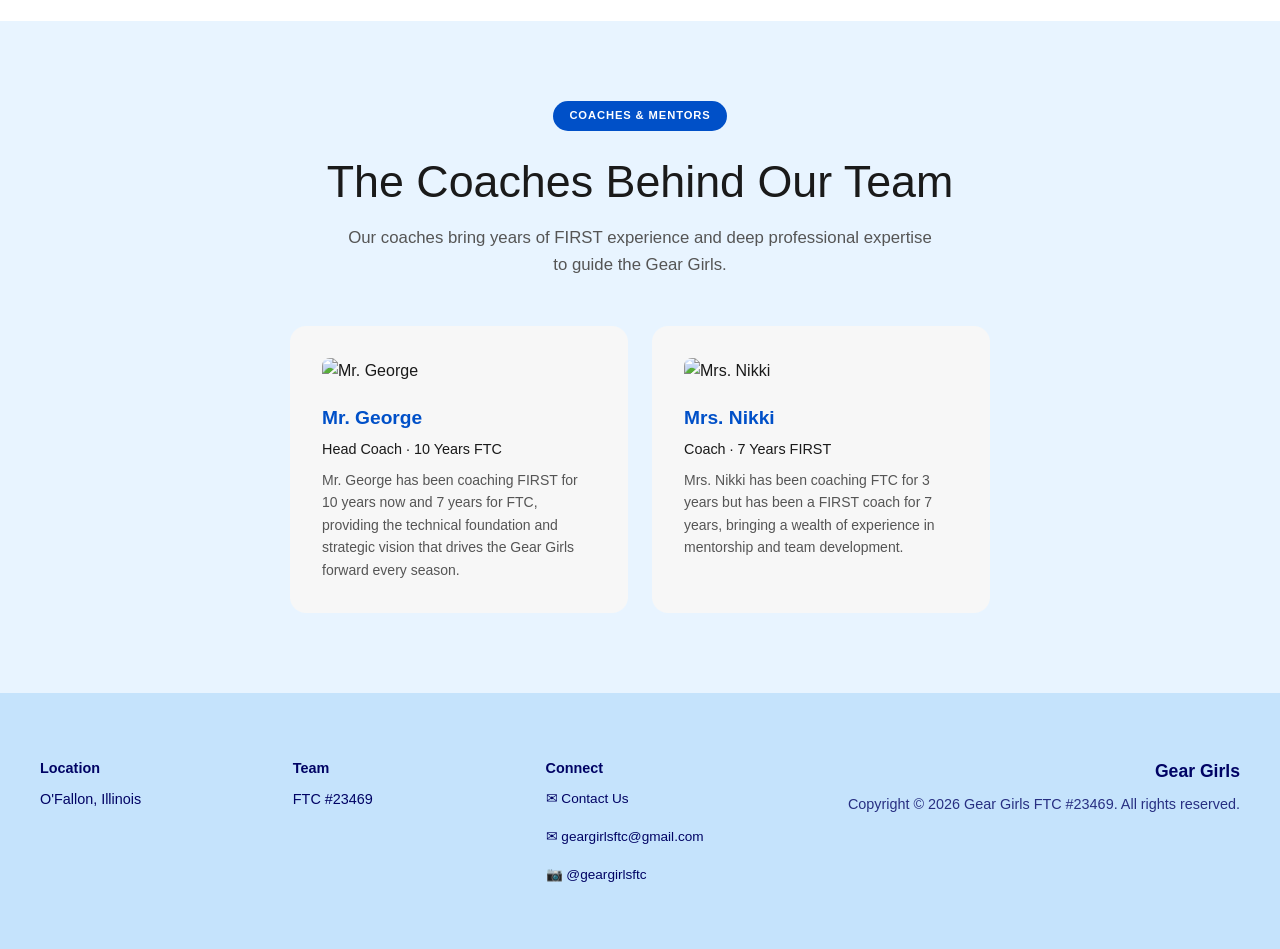
==== commit f9a02beb: "Add email and Instagram contact info Added geargirlsftc@gmail.com and @geargirlsftc Instagram to the" ====
--- a/about.html
+++ b/about.html
@@ -44,77 +44,77 @@
     <div class="team-grid fade-in">
 
       <div class="card">
-        <img src="images/DSC_0022.JPG" alt="Gabby">
+        <img src="images/DSC_0022.JPG" alt="Gabby" loading="lazy">
         <div class="card-name">Gabby</div>
         <div class="card-role">5th Year Member</div>
         <p class="card-bio">Gabby is one of our most experienced members, bringing five seasons with Gear Girls and valuable FIRST experience that helps us coach our FLL teams.</p>
       </div>
 
       <div class="card">
-        <img src="images/DSC_0014.JPG" alt="Moira">
+        <img src="images/DSC_0014.JPG" alt="Moira" loading="lazy">
         <div class="card-name">Moira</div>
         <div class="card-role">7th Year Member</div>
         <p class="card-bio">With seven years on the team, Moira is one of the longest-running members and our dedicated cad on the team.</p>
       </div>
 
       <div class="card">
-        <img src="images/DSC_0019.JPG" alt="Tristyn">
+        <img src="images/DSC_0019.JPG" alt="Tristyn" loading="lazy">
         <div class="card-name">Tristyn</div>
         <div class="card-role">6th Year Member</div>
         <p class="card-bio">Six seasons deep, Tristyn's experience shows in her technical contributions and team leadership.</p>
       </div>
 
       <div class="card">
-        <img src="images/DSC_0025.JPG" alt="Abbie">
+        <img src="images/DSC_0025.JPG" alt="Abbie" loading="lazy">
         <div class="card-name">Abbie</div>
         <div class="card-role">8th Year Member</div>
         <p class="card-bio">Our most tenured member, Abbie has grown with this team from the very beginning across eight incredible seasons.</p>
       </div>
 
       <div class="card">
-        <img src="images/DSC_0042.JPG" alt="Olivia">
+        <img src="images/DSC_0042.JPG" alt="Olivia" loading="lazy">
         <div class="card-name">Olivia</div>
         <div class="card-role">3rd Year Member</div>
         <p class="card-bio">Olivia brings energy and expertise in her third year, contributing across engineering and outreach.</p>
       </div>
 
       <div class="card">
-        <img src="images/DSC_0049.JPG" alt="Aubrie">
+        <img src="images/DSC_0049.JPG" alt="Aubrie" loading="lazy">
         <div class="card-name">Aubrie</div>
         <div class="card-role">2nd Year Member</div>
         <p class="card-bio">Now in her second season, Aubrie continues to make her mark on the team.</p>
       </div>
 
       <div class="card">
-        <img src="images/DSC_0018.JPG" alt="Lilly">
+        <img src="images/DSC_0018.JPG" alt="Lilly" loading="lazy">
         <div class="card-name">Lilly</div>
         <div class="card-role">2nd Year Member</div>
         <p class="card-bio">In her second year, Lilly continues to bring energy that strengthens the whole team.</p>
       </div>
 
       <div class="card">
-        <img src="images/DSC_0024.JPG" alt="Mariah">
+        <img src="images/DSC_0024.JPG" alt="Mariah" loading="lazy">
         <div class="card-name">Mariah</div>
         <div class="card-role">4th Year Member</div>
         <p class="card-bio">In her fourth season, Mariah has developed strong technical skills and continues to grow as a robotics engineer.</p>
       </div>
 
       <div class="card">
-        <img src="images/DSC_0010.JPG" alt="Natalie">
+        <img src="images/DSC_0010.JPG" alt="Natalie" loading="lazy">
         <div class="card-name">Natalie</div>
         <div class="card-role">1st Year Member</div>
         <p class="card-bio">Natalie jumped right into her first FTC season, working on both build and outreach.</p>
       </div>
 
       <div class="card">
-        <img src="images/DSC_0020.JPG" alt="Emily">
+        <img src="images/DSC_0020.JPG" alt="Emily" loading="lazy">
         <div class="card-name">Emily</div>
         <div class="card-role">2nd Year Member</div>
         <p class="card-bio">Emily is in her second year and has gotten involved across build, programming, and community events.</p>
       </div>
 
       <div class="card">
-        <img src="images/DSC_0012.JPG" alt="Eleanor">
+        <img src="images/DSC_0012.JPG" alt="Eleanor" loading="lazy">
         <div class="card-name">Eleanor</div>
         <div class="card-role">1st Year Member</div>
         <p class="card-bio">Eleanor is enjoying her first year of FTC, focusing on our outreach and scouting efforts.</p>
@@ -136,14 +136,14 @@
     <div class="cards-grid fade-in" style="max-width:700px; margin:0 auto;">
 
       <div class="card card-gray">
-        <img src="images/DSC_0057.JPG" alt="Mr. George">
+        <img src="images/DSC_0057.JPG" alt="Mr. George" loading="lazy">
         <div class="card-name">Mr. George</div>
         <div class="card-role">Head Coach · 10 Years FTC</div>
         <p class="card-bio">Mr. George has been coaching FIRST for 10 years now and 7 years for FTC, providing the technical foundation and strategic vision that drives the Gear Girls forward every season.</p>
       </div>
 
       <div class="card card-gray">
-        <img src="images/DSC_0053.JPG" alt="Mrs. Nikki">
+        <img src="images/DSC_0053.JPG" alt="Mrs. Nikki" loading="lazy">
         <div class="card-name">Mrs. Nikki</div>
         <div class="card-role">Coach · 7 Years FIRST</div>
         <p class="card-bio">Mrs. Nikki has been coaching FTC for 3 years but has been a FIRST coach for 7 years, bringing a wealth of experience in mentorship and team development.</p>
@@ -167,6 +167,8 @@
       <h4>Connect</h4>
       <div class="social-links">
         <a href="contact.html">✉ Contact Us</a>
+        <a href="mailto:geargirlsftc@gmail.com">✉ geargirlsftc@gmail.com</a>
+        <a href="https://www.instagram.com/geargirlsftc" target="_blank" rel="noopener">📷 @geargirlsftc</a>
       </div>
     </div>
     <div class="footer-col footer-right">
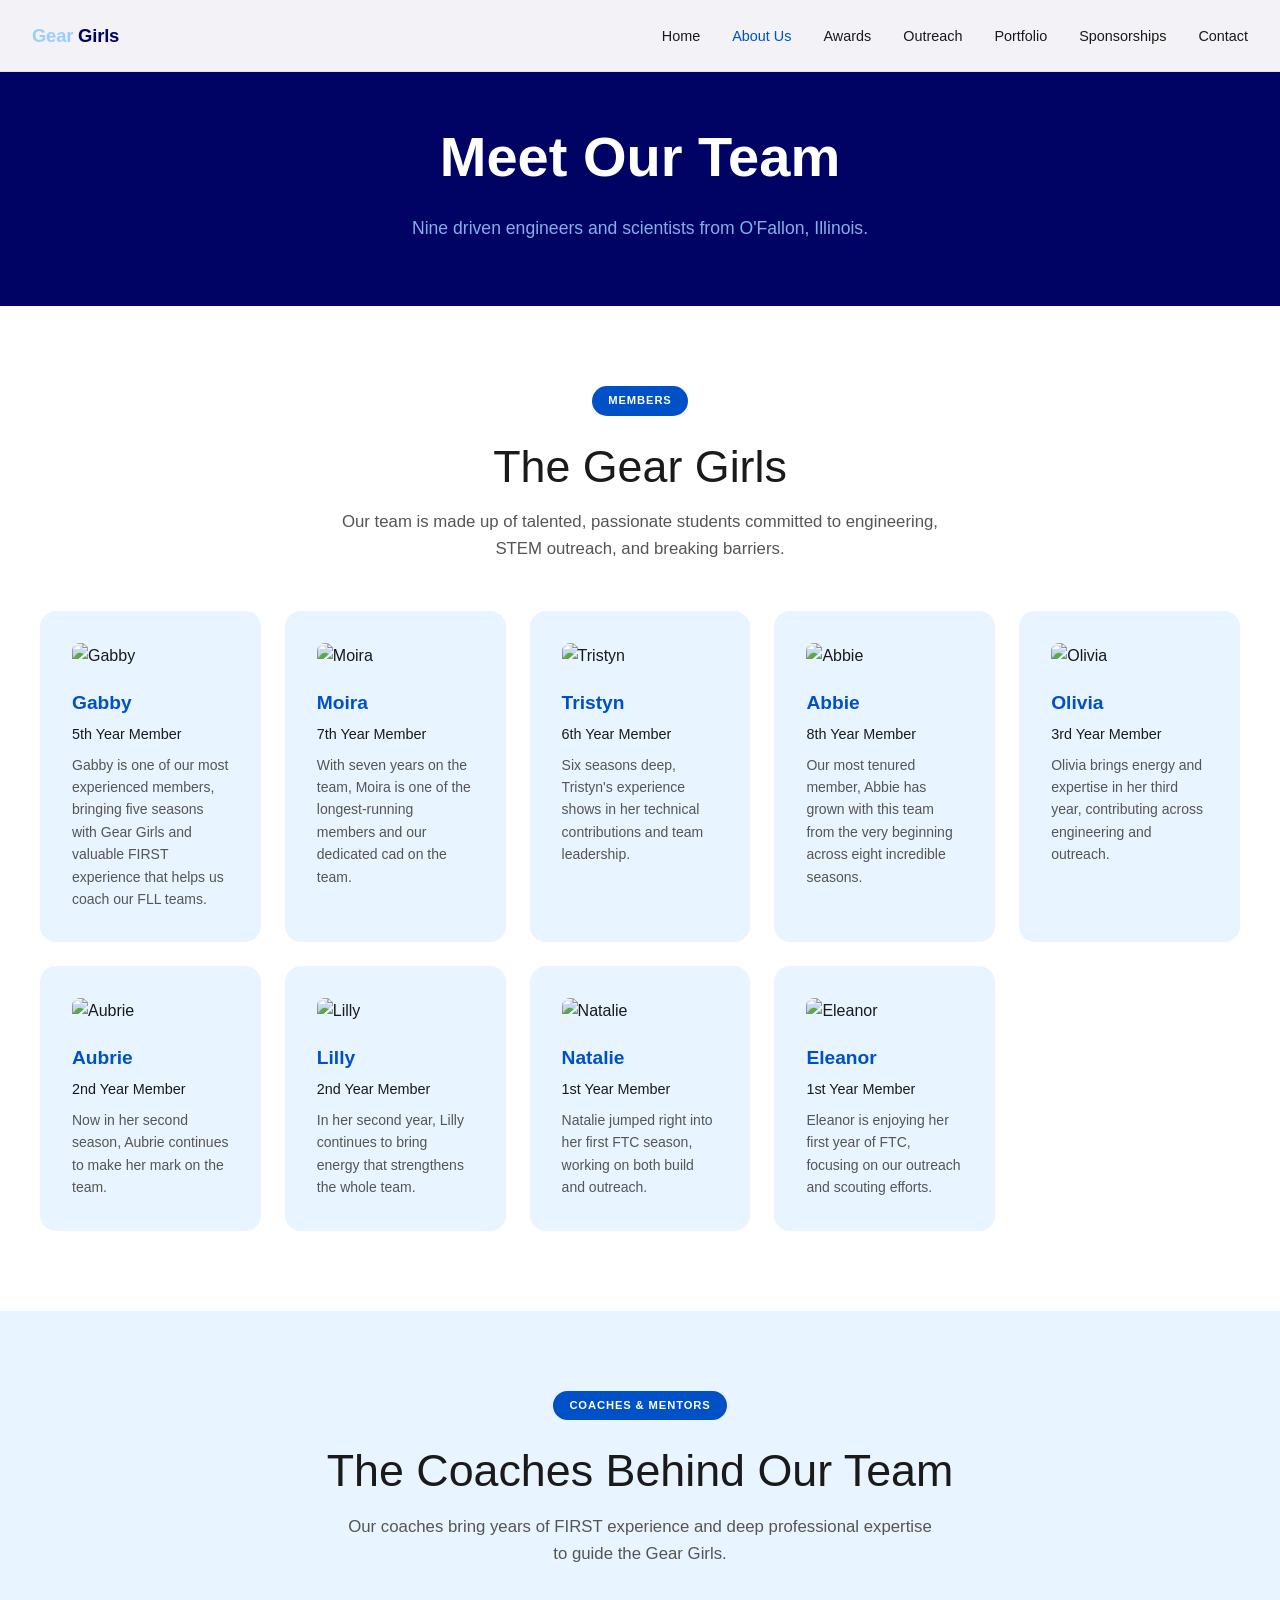
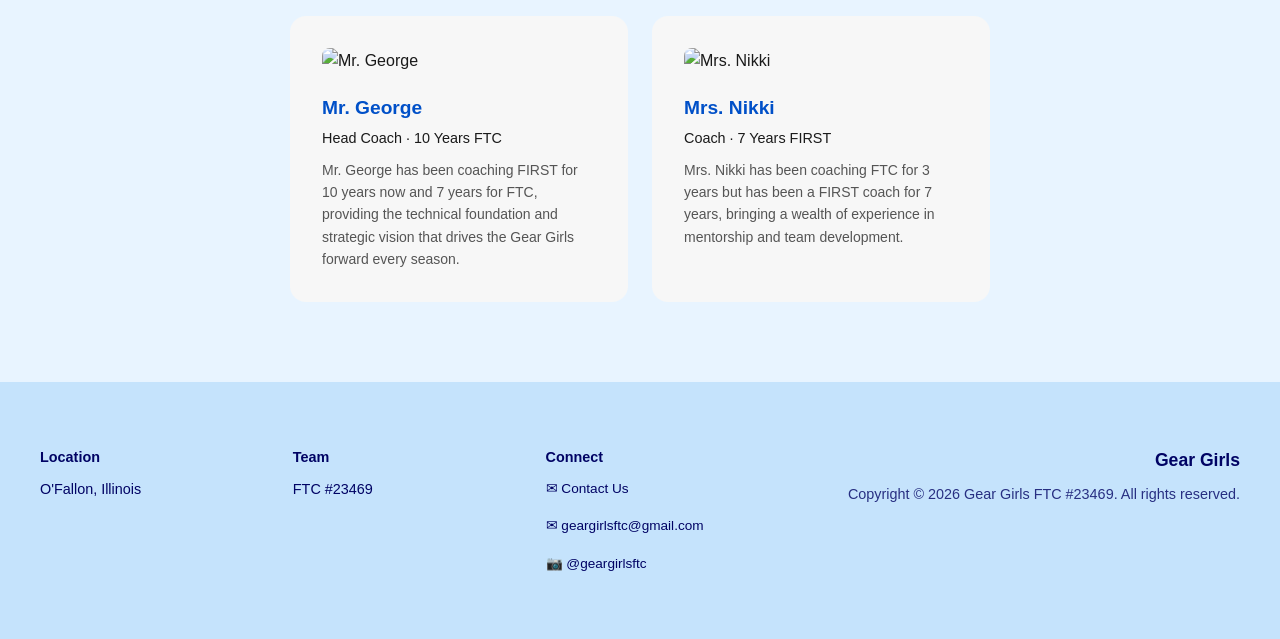
==== commit d632ad9b: "Remove Mariah and Emily from About Us Co-Authored-By: Claude Sonnet 4.6 <noreply@anthropic.com>" ====
--- a/about.html
+++ b/about.html
@@ -29,7 +29,7 @@
 
 <div class="page-hero">
   <h1>Meet Our Team</h1>
-  <p>Eleven driven engineers and scientists from O'Fallon, Illinois.</p>
+  <p>Nine driven engineers and scientists from O'Fallon, Illinois.</p>
 </div>
 
 <!-- TEAM MEMBERS -->
@@ -93,24 +93,10 @@
       </div>
 
       <div class="card">
-        <img src="images/DSC_0024.JPG" alt="Mariah" loading="lazy">
-        <div class="card-name">Mariah</div>
-        <div class="card-role">4th Year Member</div>
-        <p class="card-bio">In her fourth season, Mariah has developed strong technical skills and continues to grow as a robotics engineer.</p>
-      </div>
-
-      <div class="card">
         <img src="images/DSC_0010.JPG" alt="Natalie" loading="lazy">
         <div class="card-name">Natalie</div>
         <div class="card-role">1st Year Member</div>
         <p class="card-bio">Natalie jumped right into her first FTC season, working on both build and outreach.</p>
-      </div>
-
-      <div class="card">
-        <img src="images/DSC_0020.JPG" alt="Emily" loading="lazy">
-        <div class="card-name">Emily</div>
-        <div class="card-role">2nd Year Member</div>
-        <p class="card-bio">Emily is in her second year and has gotten involved across build, programming, and community events.</p>
       </div>
 
       <div class="card">
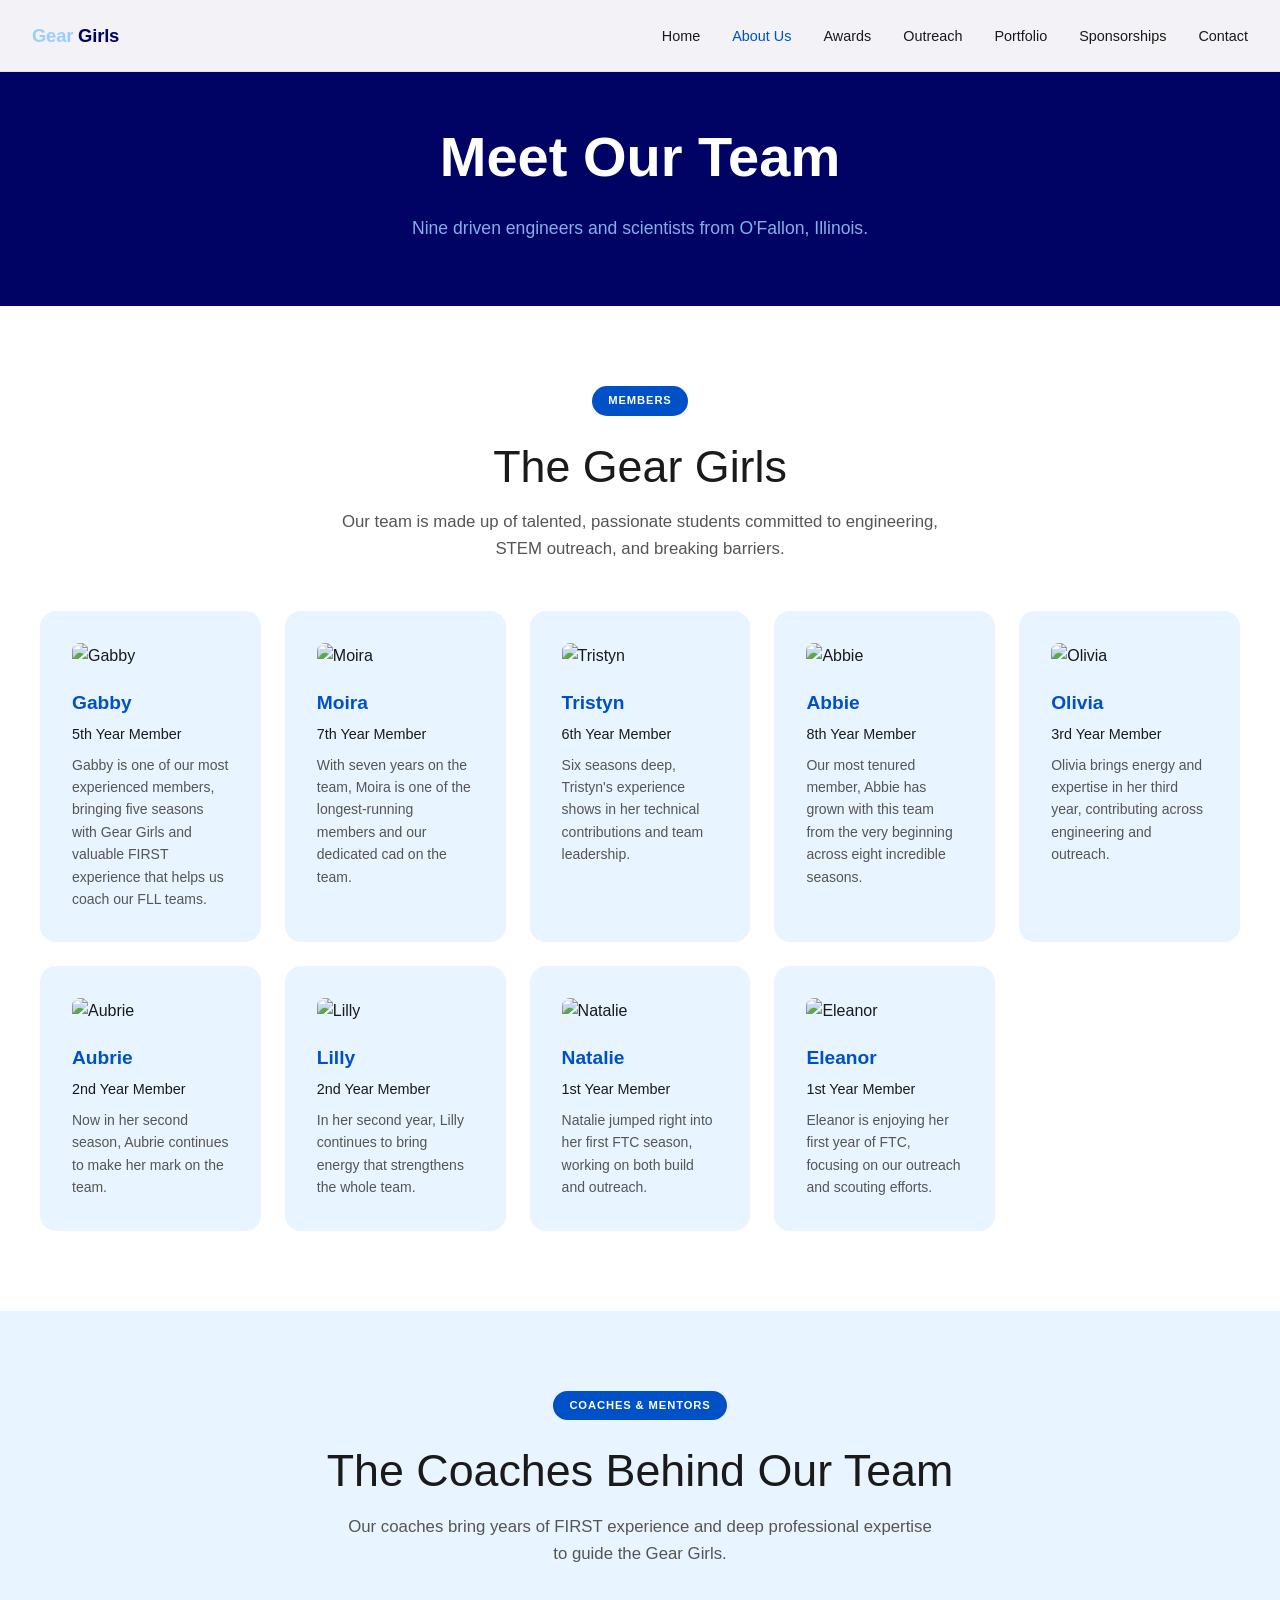
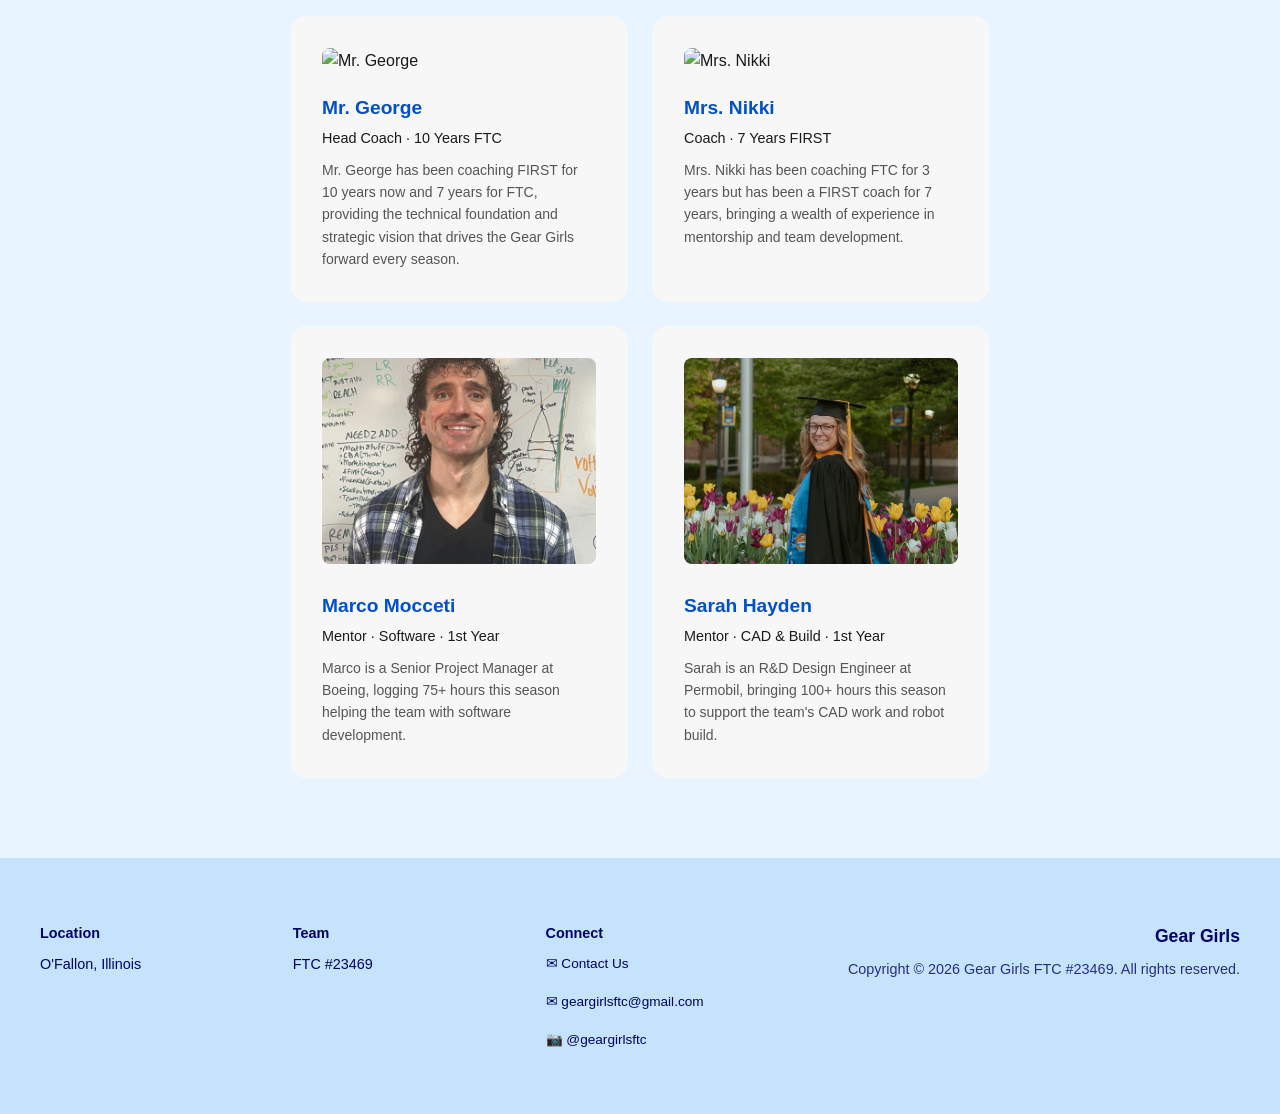
==== commit 8a86790a: "Add Marco and Sarah as mentors on About Us page Co-Authored-By: Claude Sonnet 4.6 <noreply@anthropic" ====
--- a/about.html
+++ b/about.html
@@ -135,6 +135,20 @@
         <p class="card-bio">Mrs. Nikki has been coaching FTC for 3 years but has been a FIRST coach for 7 years, bringing a wealth of experience in mentorship and team development.</p>
       </div>
 
+      <div class="card card-gray">
+        <img src="images/IMG_8083Mentor Marco.jpg" alt="Marco Mocceti" loading="lazy">
+        <div class="card-name">Marco Mocceti</div>
+        <div class="card-role">Mentor · Software · 1st Year</div>
+        <p class="card-bio">Marco is a Senior Project Manager at Boeing, logging 75+ hours this season helping the team with software development.</p>
+      </div>
+
+      <div class="card card-gray">
+        <img src="images/IMG_1637Mentor Sarah.JPG" alt="Sarah Hayden" loading="lazy">
+        <div class="card-name">Sarah Hayden</div>
+        <div class="card-role">Mentor · CAD & Build · 1st Year</div>
+        <p class="card-bio">Sarah is an R&D Design Engineer at Permobil, bringing 100+ hours this season to support the team's CAD work and robot build.</p>
+      </div>
+
     </div>
   </div>
 </section>
